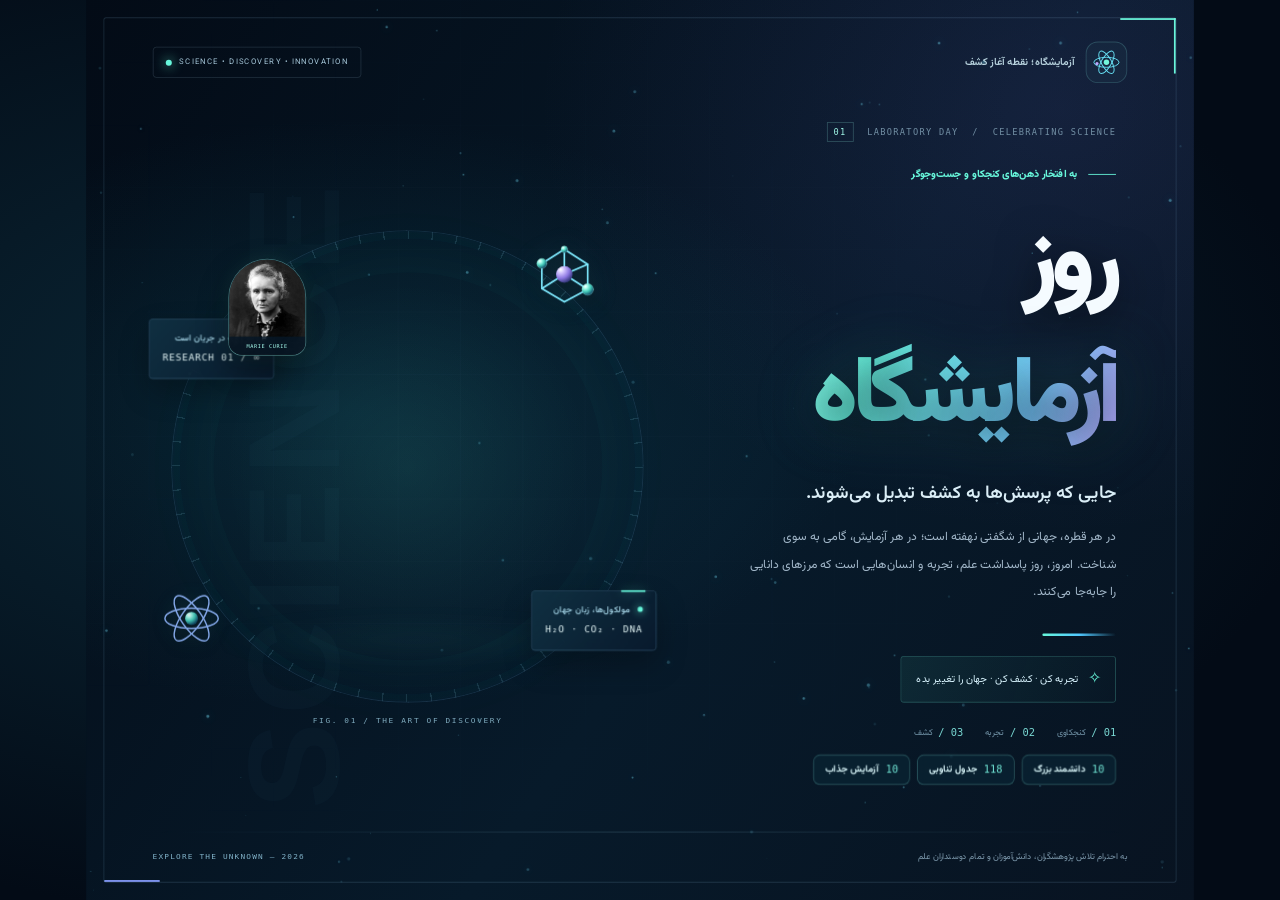
==== laboratory_day_poster.html @ d787b0b9 "feat: publish interactive Laboratory Day science poster" ====
<!doctype html>
<html lang="fa" dir="rtl">

<head>
    <meta charset="UTF-8">
    <meta name="viewport" content="width=device-width,initial-scale=1">
    <meta name="theme-color" content="#061426">
    <title>روز آزمایشگاه | جشن کنجکاوی و کشف</title>
    <link rel="stylesheet" href="interactive.css">
    <style>
        :root {
            --bg: #051220;
            --mint: #67f7db;
            --cyan: #51c9ff;
            --violet: #a09bff;
            --text: #f5fbff;
            --muted: #9db5c9
        }

        * {
            box-sizing: border-box
        }

        html,
        body {
            margin: 0;
            min-height: 100%;
            background: var(--bg);
            font-family: 'Vazirmatn', Tahoma, sans-serif;
            color: var(--text)
        }

        body {
            overflow-x: hidden
        }

        .poster {
            position: relative;
            min-height: 100svh;
            isolation: isolate;
            display: flex;
            flex-direction: column;
            overflow: hidden;
            background: radial-gradient(ellipse 54% 46% at 74% 47%, #123a5377 0%, transparent 75%), radial-gradient(ellipse 45% 45% at 12% 92%, #20305e66 0%, transparent 75%), linear-gradient(135deg, #07182c, #061321 62%, #06111d)
        }

        .poster:before {
            content: '';
            position: absolute;
            inset: 0;
            z-index: -1;
            background-image: linear-gradient(#a0d6ff08 1px, transparent 1px), linear-gradient(90deg, #a0d6ff08 1px, transparent 1px);
            background-size: 58px 58px;
            mask-image: linear-gradient(to bottom, #000b, transparent 90%)
        }

        .poster:after {
            content: '';
            position: absolute;
            inset: 18px;
            border: 1px solid #a2d9ff23;
            border-radius: 20px;
            pointer-events: none
        }

        #particles {
            position: absolute;
            inset: 0;
            width: 100%;
            height: 100%;
            pointer-events: none;
            z-index: -1;
            opacity: .7
        }

        .top {
            display: flex;
            justify-content: space-between;
            align-items: center;
            gap: 20px;
            padding: 45px clamp(34px, 6vw, 100px) 15px;
            position: relative;
            z-index: 2
        }

        .brand {
            display: flex;
            align-items: center;
            gap: 13px;
            color: #d8f9ff;
            font-weight: 800;
            font-size: 14px;
            letter-spacing: .01em
        }

        .brand svg {
            width: 42px;
            height: 42px
        }

        .top .tag {
            display: flex;
            align-items: center;
            gap: 9px;
            color: #a5c6d8;
            border: 1px solid #a5c6d82c;
            border-radius: 999px;
            padding: 9px 16px;
            font-size: 12px;
            letter-spacing: .1em;
            direction: ltr
        }

        .tag i {
            width: 7px;
            height: 7px;
            border-radius: 50%;
            background: var(--mint);
            box-shadow: 0 0 14px var(--mint);
            animation: blink 2s infinite
        }

        .main {
            flex: 1;
            display: grid;
            grid-template-columns: minmax(340px, 1fr) minmax(440px, 1.15fr);
            align-items: center;
            gap: 30px;
            max-width: 1600px;
            width: 100%;
            margin: auto;
            padding: 0 clamp(35px, 7vw, 115px);
            direction: rtl;
            position: relative
        }

        .copy {
            position: relative;
            z-index: 4;
            padding-bottom: 30px
        }

        .eyebrow {
            display: inline-flex;
            align-items: center;
            gap: 13px;
            color: var(--mint);
            font-size: 13px;
            font-weight: 800;
            letter-spacing: .05em;
            margin-bottom: 25px
        }

        .eyebrow:before {
            content: '';
            width: 32px;
            height: 1px;
            background: var(--mint)
        }

        h1 {
            font-size: clamp(75px, 9.5vw, 155px);
            line-height: 1.16;
            letter-spacing: -.075em;
            margin: 0;
            font-weight: 900;
            text-shadow: 0 9px 45px #02081180
        }

        h1 .light {
            display: block;
            background: linear-gradient(102deg, #c5fff1 4%, #60ddfd 55%, #aaa1ff 100%);
            background-clip: text;
            -webkit-background-clip: text;
            color: transparent;
            filter: drop-shadow(0 0 28px #42dceb25)
        }

        .sub {
            font-weight: 750;
            font-size: clamp(18px, 2.05vw, 30px);
            margin: 24px 0 15px;
            color: #dbeef7
        }

        .desc {
            max-width: 490px;
            font-size: clamp(13px, 1.2vw, 17px);
            line-height: 2.35;
            color: var(--muted);
            font-weight: 400
        }

        .line {
            width: 85px;
            height: 3px;
            margin: 30px 0 23px;
            background: linear-gradient(90deg, var(--mint), var(--cyan), transparent);
            border-radius: 5px
        }

        .pill {
            display: inline-flex;
            align-items: center;
            gap: 11px;
            font-size: 13px;
            color: #d9f4fe;
            border: 1px solid #6fead549;
            background: #53e5cb0d;
            border-radius: 9px;
            padding: 10px 16px
        }

        .pill span {
            font-size: 18px;
            color: var(--mint)
        }

        .art {
            position: relative;
            width: 100%;
            min-height: 620px;
            display: grid;
            place-items: center;
            transform: translateX(-2%)
        }

        .halo {
            position: absolute;
            width: min(94%, 690px);
            aspect-ratio: 1;
            border: 1px solid #80cafa25;
            border-radius: 50%;
            box-shadow: inset 0 0 90px #1a9fc412, 0 0 100px #2a81cb0a;
            animation: breath 8s ease-in-out infinite
        }

        .halo:before,
        .halo:after {
            content: '';
            position: absolute;
            inset: 12%;
            border: 1px dashed #87d5fa26;
            border-radius: 50%;
            animation: spin 110s linear infinite
        }

        .halo:after {
            inset: 29%;
            border-style: solid;
            border-color: #7dcfee22;
            animation-direction: reverse
        }

        .halo .cross {
            position: absolute;
            top: 50%;
            left: 50%;
            width: 6px;
            height: 6px;
            border-radius: 50%;
            background: #6ddfff;
            box-shadow: 0 0 15px #6ddfff
        }

        .hero-svg {
            width: min(100%, 740px);
            overflow: visible;
            filter: drop-shadow(0 18px 55px #020a1988);
            animation: float 7s ease-in-out infinite
        }

        .liquid {
            animation: liquid 5s ease-in-out infinite alternate;
            transform-origin: center
        }

        .bubble {
            animation: up var(--dur, 4s) linear infinite;
            opacity: 0
        }

        .bubble.b2 {
            animation-delay: -1.5s
        }

        .bubble.b3 {
            animation-delay: -2.8s
        }

        .bubble.b4 {
            animation-delay: -3.5s
        }

        .wave {
            animation: wave 5s ease-in-out infinite alternate;
            transform-origin: center
        }

        .flask-glow {
            filter: drop-shadow(0 0 18px #42f4d766)
        }

        .orbit {
            position: absolute;
            width: 110px;
            height: 110px;
            animation: orbit 10s ease-in-out infinite;
            filter: drop-shadow(0 0 15px #63ddff66)
        }

        .orbit.one {
            top: 11%;
            right: 2%
        }

        .orbit.two {
            bottom: 15%;
            left: 0;
            width: 75px;
            height: 75px;
            animation-delay: -3s
        }

        .orbit.three {
            top: 10%;
            left: 18%;
            width: 56px;
            height: 56px;
            animation-delay: -5s
        }

        .stat {
            position: absolute;
            border: 1px solid #9ad5ff34;
            background: #0d2638b8;
            backdrop-filter: blur(12px);
            padding: 12px 16px;
            border-radius: 12px;
            color: #a7d7e9;
            font: 600 12px/1.9 'Vazirmatn', sans-serif;
            box-shadow: 0 8px 40px #02122550
        }

        .stat strong {
            display: block;
            color: #edffff;
            font-size: 15px;
            font-weight: 800;
            direction: ltr;
            letter-spacing: .03em
        }

        .stat.s1 {
            right: 2%;
            bottom: 20%
        }

        .stat.s2 {
            left: 1%;
            top: 27%
        }

        .stat .dot {
            display: inline-block;
            width: 6px;
            height: 6px;
            background: var(--mint);
            border-radius: 50%;
            margin-left: 6px;
            box-shadow: 0 0 10px var(--mint)
        }

        .bottom {
            position: relative;
            z-index: 3;
            padding: 12px clamp(35px, 6vw, 100px) 40px;
            display: flex;
            align-items: center;
            justify-content: space-between;
            gap: 25px;
            color: #7f9bae;
            font-size: 12px
        }

        .bottom .latin {
            direction: ltr;
            letter-spacing: .2em;
            font-size: 11px;
            color: #80b1c7
        }

        .decor {
            position: absolute;
            inset: 0;
            pointer-events: none;
            z-index: -1
        }

        .decor .num {
            position: absolute;
            left: 6%;
            bottom: 12%;
            font: 700 90px/1 Arial, sans-serif;
            letter-spacing: -.08em;
            color: #3ea9d20b;
            transform: rotate(-90deg)
        }

        @keyframes float {

            0%,
            100% {
                transform: translateY(4px) rotate(-1deg)
            }

            50% {
                transform: translateY(-15px) rotate(1deg)
            }
        }

        @keyframes orbit {

            0%,
            100% {
                transform: translateY(0) rotate(-6deg)
            }

            50% {
                transform: translateY(-18px) rotate(9deg)
            }
        }

        @keyframes spin {
            to {
                transform: rotate(360deg)
            }
        }

        @keyframes breath {
            50% {
                transform: scale(1.045);
                opacity: .65
            }
        }

        @keyframes blink {
            50% {
                opacity: .4
            }
        }

        @keyframes liquid {
            to {
                transform: rotate(2deg) translateY(3px)
            }
        }

        @keyframes wave {
            to {
                transform: rotate(-2deg)
            }
        }

        @keyframes up {
            0% {
                transform: translateY(20px);
                opacity: 0
            }

            20% {
                opacity: .9
            }

            80% {
                opacity: .8
            }

            100% {
                transform: translateY(-75px);
                opacity: 0
            }
        }

        @media(max-width:850px) {
            .poster {
                min-height: 100svh
            }

            .top {
                padding: 32px 40px 0
            }

            .main {
                display: flex;
                flex-direction: column;
                gap: 0;
                padding: 38px 38px 0
            }

            .copy {
                align-self: stretch;
                padding: 0
            }

            .copy h1 {
                font-size: clamp(65px, 13vw, 105px)
            }

            .copy .sub {
                margin: 17px 0 5px
            }

            .desc {
                max-width: 600px
            }

            .art {
                min-height: 460px;
                max-width: 600px;
                margin: -10px auto 0
            }

            .stat.s1 {
                bottom: 12%
            }

            .bottom {
                padding: 0 38px 32px
            }

            .eyebrow {
                margin-bottom: 12px
            }

            .line {
                margin: 19px 0 15px
            }
        }

        @media(max-width:500px) {
            .poster:after {
                inset: 10px;
                border-radius: 12px
            }

            .top {
                padding: 26px 24px 0
            }

            .top .tag {
                font-size: 10px;
                padding: 7px 9px
            }

            .brand {
                font-size: 12px;
                gap: 7px
            }

            .brand svg {
                width: 32px;
                height: 32px
            }

            .main {
                padding: 40px 28px 0
            }

            .copy h1 {
                font-size: clamp(62px, 16vw, 85px)
            }

            .eyebrow {
                font-size: 11px
            }

            .sub {
                font-size: 18px
            }

            .desc {
                font-size: 12px;
                line-height: 2.2
            }

            .art {
                min-height: 335px;
                width: 110%;
                margin-right: -5%;
                margin-top: 10px
            }

            .orbit.one {
                width: 65px;
                height: 65px;
                right: 0
            }

            .orbit.two {
                width: 45px;
                height: 45px
            }

            .orbit.three {
                width: 35px;
                height: 35px
            }

            .stat {
                font-size: 9px;
                padding: 6px 9px
            }

            .stat strong {
                font-size: 11px
            }

            .stat.s2 {
                top: 15%;
                left: 0
            }

            .stat.s1 {
                right: 0;
                bottom: 8%
            }

            .bottom {
                padding: 16px 28px 28px;
                font-size: 10px
            }

            .bottom .latin {
                font-size: 8px;
                letter-spacing: .1em
            }
        }

        @media(prefers-reduced-motion:reduce) {

            *,
            *:before,
            *:after {
                animation: none !important;
                scroll-behavior: auto !important
            }
        }

        /* Immersive editorial poster */
        :root {
            --bg: #030b16;
            --muted: #a3b8ca
        }

        .poster {
            background: radial-gradient(ellipse at 24% 46%, #12657840, transparent 43%), radial-gradient(ellipse at 88% 12%, #6650b024, transparent 38%), linear-gradient(125deg, #030b16, #071a2a 58%, #081321);
        }

        .poster:before {
            background-size: 72px 72px;
            opacity: .7;
            mask-image: radial-gradient(ellipse at 30% 45%, #000, transparent 75%)
        }

        .poster:after {
            inset: 20px;
            border-radius: 3px;
            border-color: #a2d9ff26;
            background: linear-gradient(90deg, #69f6da, #69f6da) top right/64px 2px no-repeat, linear-gradient(#69f6da, #69f6da) top right/2px 64px no-repeat, linear-gradient(90deg, #889dff, #889dff) bottom left/64px 2px no-repeat;
        }

        .top {
            padding-top: 48px;
        }

        .brand {
            font-weight: 600;
            font-size: 12px;
            color: #b9d4df
        }

        .brand svg {
            padding: 7px;
            width: 48px;
            height: 48px;
            border: 1px solid #82e7df35;
            border-radius: 14px;
            background: #76e8dc08
        }

        .top .tag {
            font-size: 9px;
            letter-spacing: .17em;
            border-radius: 4px;
            padding: 10px 14px
        }

        .main {
            grid-template-columns: minmax(0, 1fr) minmax(0, 1.12fr);
            gap: 12px;
            padding-top: 30px;
            padding-bottom: 24px
        }

        .eyebrow {
            font-size: 12px;
            letter-spacing: 0;
            margin-bottom: 22px
        }

        h1 {
            font-size: clamp(72px, 8.4vw, 140px);
            font-weight: 900;
            letter-spacing: -.065em;
            line-height: 1.42
        }

        h1 .light {
            background: linear-gradient(110deg, #b8fff0 5%, #65edda 42%, #74c8f7 78%, #baa9ff);
            background-clip: text;
            -webkit-background-clip: text;
            filter: drop-shadow(0 0 34px #48e9d72b)
        }

        .sub {
            font-size: clamp(17px, 1.65vw, 25px);
            line-height: 1.9;
            margin-top: 12px;
            font-weight: 600
        }

        .desc {
            font-size: 14px;
            line-height: 2.3;
            max-width: 430px
        }

        .pill {
            border-radius: 4px;
            padding: 12px 17px;
            font-size: 12px;
            background: linear-gradient(110deg, #53e5cb16, #53e5cb03);
            border-color: #6fead538
        }

        .art {
            min-height: 610px;
            transform: translateX(-1%);
        }

        .art:before {
            content: '';
            position: absolute;
            width: 78%;
            aspect-ratio: 1;
            border-radius: 50%;
            background: radial-gradient(circle, #65ffdc13, transparent 67%);
            box-shadow: 0 0 110px #49f5df0c;
        }

        .art:after {
            content: 'FIG. 01 / THE ART OF DISCOVERY';
            position: absolute;
            bottom: 1%;
            left: 50%;
            transform: translateX(-50%);
            white-space: nowrap;
            font: 9px monospace;
            letter-spacing: .21em;
            color: #7ea9bc;
            direction: ltr
        }

        .halo {
            width: 95%;
            border-color: #80cafa25;
            background: repeating-conic-gradient(from 0deg, #9ce6ff25 0deg .3deg, transparent .3deg 6deg);
            mask-image: radial-gradient(circle, transparent 68%, #000 68.2%, #000 71%, transparent 71.2%);
            animation: spin 160s linear infinite;
        }

        .hero-svg {
            position: relative;
            z-index: 1;
            filter: drop-shadow(0 25px 25px #0008) drop-shadow(0 0 45px #44ddcb18)
        }

        .stat {
            z-index: 2;
            border-radius: 5px;
            font-size: 10px;
            padding: 12px 15px;
            background: linear-gradient(130deg, #123345de, #091a2de8);
            border-color: #9ad5ff30;
            box-shadow: 0 15px 35px #0004;
        }

        .stat:before {
            content: '';
            position: absolute;
            top: -1px;
            right: 12px;
            width: 28px;
            height: 2px;
            background: var(--mint);
            box-shadow: 0 0 12px #67f7db80
        }

        .stat strong {
            font: 11px/2 monospace;
            margin-top: 3px;
            letter-spacing: .08em
        }

        .stat.s1 {
            right: 0;
            bottom: 15%
        }

        .stat.s2 {
            left: -2%;
            top: 22%
        }

        .orbit {
            opacity: .75
        }

        .orbit.one {
            width: 85px;
            top: 5%;
            right: 8%
        }

        .bottom {
            padding-top: 22px;
            padding-bottom: 42px;
            font-size: 10px;
        }

        .bottom:before {
            content: '';
            position: absolute;
            top: 0;
            left: 6%;
            right: 6%;
            height: 1px;
            background: linear-gradient(90deg, transparent, #8bc5df38, transparent)
        }

        .bottom .latin {
            font: 9px monospace;
            letter-spacing: .15em
        }

        .edition {
            display: flex;
            align-items: center;
            gap: 16px;
            margin-bottom: 22px;
            direction: ltr;
            justify-content: flex-end;
            color: #728fa4;
            font: 10px monospace;
            letter-spacing: .15em
        }

        .edition b {
            color: #9ff6e6;
            font-weight: 400;
            border: 1px solid #8ae2d842;
            padding: 5px 7px
        }

        .science-strip {
            display: flex;
            gap: 25px;
            margin-top: 27px;
            color: #7395a9;
            font-size: 10px;
        }

        .science-strip span {
            display: flex;
            align-items: center;
            gap: 7px
        }

        .science-strip i {
            font: 12px monospace;
            color: #78d6d1;
            font-style: normal
        }

        .decor .num {
            font-size: 150px;
            left: -125px;
            bottom: 38%;
            letter-spacing: .06em;
            color: #68bddd07
        }

        @media(min-width:1500px) {
            .art {
                min-height: 700px
            }
        }

        @media(max-width:1000px) and (min-width:851px) {
            .main {
                padding-inline: 48px
            }

            h1 {
                font-size: 76px
            }

            .art {
                min-height: 530px
            }

            .stat.s2 {
                left: -5%
            }
        }

        @media(max-width:850px) {
            .main {
                padding-top: 38px;
                gap: 5px
            }

            .copy h1 {
                font-size: clamp(70px, 12vw, 100px);
                line-height: 1.35
            }

            .edition {
                justify-content: flex-start;
                margin-bottom: 18px
            }

            .art {
                min-height: 470px;
                max-width: 560px
            }

            .desc {
                max-width: 580px
            }

            .science-strip {
                margin-top: 20px
            }

            .stat.s2 {
                left: 0
            }

            .bottom {
                padding-top: 22px
            }
        }

        @media(max-width:500px) {
            .poster:after {
                inset: 10px
            }

            .top {
                padding: 28px 26px 0;
                gap: 10px
            }

            .brand {
                font-size: 10px;
                max-width: 165px
            }

            .brand svg {
                width: 36px;
                height: 36px;
                flex-shrink: 0;
                padding: 4px
            }

            .top .tag {
                font-size: 0;
                padding: 10px;
                border-radius: 50%
            }

            .top .tag i {
                width: 6px;
                height: 6px
            }

            .main {
                padding: 35px 29px 16px
            }

            .copy h1 {
                font-size: clamp(55px, 14vw, 72px)
            }

            .edition {
                font-size: 8px;
                gap: 12px
            }

            .eyebrow {
                font-size: 10px
            }

            .sub {
                font-size: 16px
            }

            .desc {
                font-size: 12px
            }

            .pill {
                font-size: 10px;
                padding: 10px 12px
            }

            .science-strip {
                gap: 17px;
                font-size: 9px
            }

            .art {
                min-height: 345px;
                margin-top: 16px
            }

            .stat {
                font-size: 8px;
                padding: 8px
            }

            .stat strong {
                font-size: 9px
            }

            .stat.s1 {
                bottom: 12%
            }

            .art:after {
                font-size: 7px;
                bottom: 0
            }

            .bottom {
                flex-direction: column;
                align-items: flex-start;
                gap: 12px;
                font-size: 9px;
                line-height: 1.9
            }
        }

        @media print {
            @page {
                size: A4 landscape;
                margin: 0
            }

            * {
                animation: none !important;
                -webkit-print-color-adjust: exact;
                print-color-adjust: exact
            }

            .poster {
                min-height: 210mm;
                height: 210mm
            }

            .top {
                padding-top: 35px
            }

            .main {
                display: grid;
                grid-template-columns: 1fr 1.1fr;
                padding: 0 60px;
            }

            .copy h1 {
                font-size: 86px
            }

            .art {
                min-height: 480px
            }

            .bottom {
                padding-bottom: 30px
            }
        }

        /* Fit the complete composition inside the available screen. */
        @media screen {

            html,
            body {
                width: 100%;
                height: 100%;
                overflow: hidden;
            }

            body {
                background: radial-gradient(ellipse at 30% 45%, #0b2938, #030b16 75%);
            }

            .poster {
                position: fixed;
                top: 0;
                left: 0;
                width: var(--poster-width, 100vw);
                min-height: var(--poster-height, 100dvh);
                transform-origin: top left;
                transform: translate(var(--poster-x, 0px), var(--poster-y, 0px)) scale(var(--poster-scale, 1));
            }
        }

        /* Polished glass and molecular sculpture. */
        .orbit.one {
            width: 106px;
            height: 106px;
            opacity: 1;
        }

        .orbit.two {
            opacity: .9;
        }

        .orbit.three {
            opacity: .9;
        }

        .orbit {
            filter: drop-shadow(0 8px 8px #0006) drop-shadow(0 0 14px #68dfe82b);
        }

        .orbit g[stroke] {
            stroke-linecap: round;
            stroke-linejoin: round;
        }

        .flask-glow {
            filter: drop-shadow(0 0 12px #42f4d735) drop-shadow(0 12px 16px #00132165);
        }

        .hero-svg {
            filter: drop-shadow(0 30px 24px #0006) drop-shadow(0 0 55px #44ddcb20);
        }

        @media(max-width:500px) {
            .orbit.one {
                width: 70px;
                height: 70px;
            }
        }

        /* Three independent photographic cutouts, each with its own motion. */
        .glass-scene {
            position: relative;
            z-index: 1;
            width: 100%;
            aspect-ratio: 760 / 680;
            direction: ltr;
            isolation: isolate;
        }

        .glass-scene:before {
            content: '';
            position: absolute;
            left: 8%;
            right: 5%;
            bottom: 6%;
            height: 10%;
            border-radius: 50%;
            background: radial-gradient(ellipse, #48dcca10, transparent 70%);
            filter: blur(12px);
        }

        .glass-object {
            position: absolute;
            display: block;
            object-fit: contain;
            transform-origin: 50% 80%;
            filter: drop-shadow(0 5px 7px #0002);
            will-change: transform;
        }

        .glass-flask {
            left: 24%;
            bottom: 6%;
            width: 51%;
            height: 90%;
            z-index: 3;
            animation: flask-drift 7.5s ease-in-out infinite;
        }

        .glass-beaker {
            left: 0;
            bottom: 12%;
            width: 36%;
            height: 51%;
            z-index: 2;
            animation: beaker-drift 6.4s ease-in-out -2s infinite;
        }

        .glass-tubes {
            right: -1%;
            bottom: 15%;
            width: 36%;
            height: 66%;
            z-index: 1;
            animation: tubes-drift 8.6s ease-in-out -4s infinite;
        }

        .glass-definitions {
            position: absolute;
            overflow: hidden;
            pointer-events: none;
        }

        .orbit {
            z-index: 3;
        }

        .halo {
            z-index: 0;
        }

        @keyframes flask-drift {

            0%,
            100% {
                transform: translateY(4px) rotate(-2deg)
            }

            50% {
                transform: translateY(-14px) rotate(1.5deg)
            }
        }

        @keyframes beaker-drift {

            0%,
            100% {
                transform: translateY(-5px) rotate(-7deg)
            }

            50% {
                transform: translateY(10px) rotate(-2deg)
            }
        }

        @keyframes tubes-drift {

            0%,
            100% {
                transform: translateY(6px) rotate(6deg)
            }

            50% {
                transform: translateY(-12px) rotate(2deg)
            }
        }

        @media(max-width:500px) {
            .glass-scene {
                width: 104%;
            }
        }

        @media(prefers-reduced-motion:reduce) {
            .glass-object {
                animation: none;
                will-change: auto;
            }
        }

        @media print {
            .glass-object {
                animation: none;
                will-change: auto;
            }
        }
    </style>
</head>

<body>
    <main class="poster">
        <canvas id="particles" aria-hidden="true"></canvas>
        <div class="decor"><span class="num">SCIENCE</span></div>
        <header class="top">
            <div class="brand"><svg viewBox="0 0 44 44" fill="none" aria-hidden="true">
                    <circle cx="22" cy="22" r="4.3" fill="#73F6DB" />
                    <ellipse cx="22" cy="22" rx="20" ry="8" stroke="#66DFF3" stroke-width="1.5"
                        transform="rotate(60 22 22)" />
                    <ellipse cx="22" cy="22" rx="20" ry="8" stroke="#66DFF3" stroke-width="1.5"
                        transform="rotate(-60 22 22)" />
                    <ellipse cx="22" cy="22" rx="20" ry="8" stroke="#66DFF3" stroke-width="1.5" />
                    <circle cx="7" cy="24" r="2.5" fill="#BCA8FF" />
                </svg><span>آزمایشگاه؛ نقطه آغاز کشف</span></div>
            <div class="tag"><i></i> SCIENCE • DISCOVERY • INNOVATION</div>
        </header>
        <section class="main">
            <div class="copy">
                <div class="edition"><b>01</b> LABORATORY DAY <span> / </span> CELEBRATING SCIENCE</div>
                <div class="eyebrow">به افتخار ذهن‌های کنجکاو و جست‌وجوگر</div>
                <h1>روز <span class="light">آزمایشگاه</span></h1>
                <div class="sub">جایی که پرسش‌ها به کشف تبدیل می‌شوند.</div>
                <p class="desc">در هر قطره، جهانی از شگفتی نهفته است؛ در هر آزمایش، گامی به سوی شناخت. امروز، روز
                    پاسداشت علم، تجربه و انسان‌هایی است که مرزهای دانایی را جابه‌جا می‌کنند.</p>
                <div class="line"></div>
                <div class="pill"><span>✧</span> تجربه کن · کشف کن · جهان را تغییر بده</div>
                <div class="science-strip"><span><i>01 /</i> کنجکاوی</span><span><i>02 /</i> تجربه</span><span><i>03
                            /</i> کشف</span></div>
                <nav class="experience-nav" aria-label="بخش‌های تعاملی">
                    <button class="experience-btn" type="button" data-open-museum="scientists"><b>10</b> دانشمند بزرگ</button>
                    <button class="experience-btn" type="button" data-open-museum="periodic"><b>118</b> جدول تناوبی</button>
                    <button class="experience-btn" type="button" data-open-museum="experiments"><b>10</b> آزمایش جذاب</button>
                </nav>
            </div>
            <div class="art" aria-label="تصویر متحرک ظروف شیشه‌ای آزمایشگاه و ساختار مولکولی">
                <figure class="scientist-cameo" aria-label="ماری کوری">
                    <img src="assets/scientists/Marie_Curie.jpg" alt="پرتره ماری کوری" decoding="async">
                </figure>
                <div class="halo"><i class="cross"></i></div>
                <svg class="orbit one" viewBox="0 0 110 110" aria-hidden="true">
                    <g stroke="#7FEAFF" stroke-width="2" fill="none">
                        <path d="M20 42 47 25 75 43 75 73 47 88 20 72Z" />
                        <path d="M47 25 47 55 75 73M47 55 20 72M47 55 75 43" />
                    </g>
                    <g fill="url(#moleculePearl)" stroke="#b3ffed" stroke-opacity=".45" stroke-width=".7">
                        <circle cx="20" cy="42" r="6" />
                        <circle cx="75" cy="73" r="7" />
                        <circle cx="47" cy="25" r="4" />
                    </g>
                    <circle cx="47" cy="55" r="10" fill="url(#moleculeViolet)" />
                </svg>
                <svg class="orbit two" viewBox="0 0 90 90" aria-hidden="true">
                    <g fill="none" stroke="#93B9FF" stroke-width="2">
                        <ellipse cx="45" cy="45" rx="37" ry="14" transform="rotate(55 45 45)" />
                        <ellipse cx="45" cy="45" rx="37" ry="14" transform="rotate(-55 45 45)" />
                        <ellipse cx="45" cy="45" rx="37" ry="14" />
                    </g>
                    <circle cx="45" cy="45" r="9" fill="url(#moleculePearl)" />
                </svg>
                <svg class="orbit three" viewBox="0 0 60 60" aria-hidden="true">
                    <path d="M7 45 19 15 41 19 52 45 30 53Z" fill="none" stroke="#A19BFF" stroke-width="2" />
                    <g fill="url(#moleculePearl)">
                        <circle cx="7" cy="45" r="4" />
                        <circle cx="19" cy="15" r="5" />
                        <circle cx="41" cy="19" r="4" />
                        <circle cx="52" cy="45" r="6" />
                    </g>
                </svg>
                <div class="glass-scene" role="group" aria-label="Animated laboratory glassware">
                    <img class="glass-object glass-beaker" src="assets/glass-beaker-2d.png"
                        alt="&#1576;&#1588;&#1585; &#1576;&#1575; &#1605;&#1575;&#1740;&#1593; &#1576;&#1606;&#1601;&#1588;"
                        decoding="async">
                    <img class="glass-object glass-tubes" src="assets/glass-tubes-2d.png"
                        alt="&#1604;&#1608;&#1604;&#1607;&#8204;&#1607;&#1575;&#1740; &#1570;&#1586;&#1605;&#1575;&#1740;&#1588; &#1585;&#1606;&#1711;&#1740;"
                        decoding="async">
                    <img class="glass-object glass-flask" src="assets/glass-flask-2d.png"
                        alt="&#1575;&#1585;&#1604;&#1606; &#1576;&#1575; &#1605;&#1575;&#1740;&#1593; &#1601;&#1740;&#1585;&#1608;&#1586;&#1607;&#8204;&#1575;&#1740;"
                        decoding="async" fetchpriority="high">
                </div>
                <svg class="glass-definitions" width="0" height="0" aria-hidden="true">
                    <defs>
                        <linearGradient id="glassRim" x1="0" y1="0" x2="1" y2="0">
                            <stop stop-color="#62b9ce" />
                            <stop offset=".2" stop-color="#efffff" />
                            <stop offset=".48" stop-color="#7bbdce" />
                            <stop offset=".8" stop-color="#ddffff" />
                            <stop offset="1" stop-color="#69b7d2" />
                        </linearGradient>
                        <linearGradient id="glassShine" x1="0" y1="0" x2="1" y2=".4">
                            <stop stop-color="#fff" stop-opacity=".65" />
                            <stop offset=".35" stop-color="#b5ffff" stop-opacity=".12" />
                            <stop offset="1" stop-color="#fff" stop-opacity="0" />
                        </linearGradient>
                        <radialGradient id="moleculePearl" cx="30%" cy="25%" r="75%">
                            <stop stop-color="#fff" />
                            <stop offset=".22" stop-color="#b1fff0" />
                            <stop offset=".6" stop-color="#45cdbb" />
                            <stop offset="1" stop-color="#15536d" />
                        </radialGradient>
                        <radialGradient id="moleculeViolet" cx="28%" cy="22%" r="80%">
                            <stop stop-color="#fff" />
                            <stop offset=".25" stop-color="#d3c5ff" />
                            <stop offset=".65" stop-color="#8c77e1" />
                            <stop offset="1" stop-color="#383b80" />
                        </radialGradient>
                        <radialGradient id="liquidDepth" cx="48%" cy="18%" r="90%">
                            <stop stop-color="#a1ffe8" stop-opacity=".6" />
                            <stop offset=".5" stop-color="#21d5bd" stop-opacity=".15" />
                            <stop offset="1" stop-color="#004f72" stop-opacity=".8" />
                        </radialGradient>
                        <filter id="softGlow" x="-100%" y="-100%" width="300%" height="300%">
                            <feGaussianBlur stdDeviation="3" />
                        </filter>
                        <linearGradient id="glass" x1="0" y1="0" x2="1" y2="1">
                            <stop stop-color="#E4FFFF" stop-opacity=".48" />
                            <stop offset=".28" stop-color="#5FCBFF" stop-opacity=".05" />
                            <stop offset=".7" stop-color="#80DFFF" stop-opacity=".08" />
                            <stop offset="1" stop-color="#D8FAFF" stop-opacity=".3" />
                        </linearGradient>
                        <linearGradient id="mintliquid" x1="0" y1="0" x2="1" y2="1">
                            <stop stop-color="#8FFFE3" />
                            <stop offset=".4" stop-color="#30E7CC" />
                            <stop offset="1" stop-color="#04768F" />
                        </linearGradient>
                        <linearGradient id="purpleliquid" x1="0" y1="0" x2="1" y2="1">
                            <stop stop-color="#E3C7FF" />
                            <stop offset=".5" stop-color="#A08AF2" />
                            <stop offset="1" stop-color="#4A6EE8" />
                        </linearGradient>
                        <linearGradient id="blueLiquid" x1="0" y1="0" x2="1" y2="1">
                            <stop stop-color="#7ED9FF" />
                            <stop offset="1" stop-color="#1288E3" />
                        </linearGradient>
                        <radialGradient id="light">
                            <stop stop-color="#58EEDB" stop-opacity=".34" />
                            <stop offset="1" stop-color="#58EEDB" stop-opacity="0" />
                        </radialGradient>
                        <filter id="blur">
                            <feGaussianBlur stdDeviation="12" />
                        </filter>
                        <clipPath id="flaskclip">
                            <path
                                d="M334 135H408V280L544 508Q561 541 531 557Q519 565 496 565H246Q221 565 208 548Q195 532 210 505L334 280Z" />
                        </clipPath>
                        <clipPath id="roundclip">
                            <path d="M85 337H216V471Q216 529 155 530Q94 529 85 471Z" />
                        </clipPath>
                    </defs>
                </svg>
                <div class="stat s1"><span class="dot"></span> مولکول‌ها، زبان جهان<strong>H₂O · CO₂ · DNA</strong>
                </div>
                <div class="stat s2"><span class="dot"></span> کشف در جریان است<strong>RESEARCH 01 / ∞</strong></div>
            </div>
        </section>
        <footer class="bottom"><span>به احترام تلاش پژوهشگران، دانش‌آموزان و تمام دوستداران علم</span><span
                class="latin">EXPLORE THE UNKNOWN — 2026</span></footer>
    </main>
    <div id="museum-root"></div>
    <script>
        (() => { const c = document.getElementById('particles'), ctx = c.getContext('2d'); if (!ctx) return; let w, h, dpr, particles = []; const reduce = matchMedia('(prefers-reduced-motion: reduce)').matches; function resize() { dpr = Math.min(devicePixelRatio || 1, 2); w = c.clientWidth; h = c.clientHeight; c.width = w * dpr; c.height = h * dpr; ctx.setTransform(dpr, 0, 0, dpr, 0, 0); particles = Array.from({ length: Math.min(95, Math.floor(w * h / 12000)) }, () => ({ x: Math.random() * w, y: Math.random() * h, r: Math.random() * 1.6 + .4, vx: (Math.random() - .5) * .24, vy: (Math.random() - .5) * .2, a: Math.random() * .5 + .15 })) } function draw() { ctx.clearRect(0, 0, w, h); for (const p of particles) { ctx.beginPath(); ctx.fillStyle = `rgba(115,219,245,${p.a})`; ctx.shadowBlur = 12; ctx.shadowColor = '#5fc9e8'; ctx.arc(p.x, p.y, p.r, 0, Math.PI * 2); ctx.fill(); ctx.shadowBlur = 0; if (!reduce) { p.x = (p.x + p.vx + w) % w; p.y = (p.y + p.vy + h) % h } } if (!reduce) requestAnimationFrame(draw) } window.addEventListener('resize', resize, { passive: true }); resize(); draw() })();
    </script>

    <script>
        (() => {
            const poster = document.querySelector('.poster');
            const screen = matchMedia('screen');
            let frame;
            function fitPoster() {
                if (!screen.matches) return;
                const viewport = window.visualViewport;
                const width = viewport ? viewport.width : window.innerWidth;
                const height = viewport ? viewport.height : window.innerHeight;
                const layoutWidth = Math.max(320, width);
                poster.style.setProperty('--poster-width', `${layoutWidth}px`);
                poster.style.setProperty('--poster-height', `${height}px`);
                const layoutHeight = Math.max(poster.offsetHeight, poster.scrollHeight);
                const scale = Math.min(1, width / layoutWidth, height / layoutHeight);
                poster.style.setProperty('--poster-scale', scale);
                poster.style.setProperty('--poster-x', `${(width - layoutWidth * scale) / 2 + (viewport?.offsetLeft || 0)}px`);
                poster.style.setProperty('--poster-y', `${(height - layoutHeight * scale) / 2 + (viewport?.offsetTop || 0)}px`);
            }
            function scheduleFit() {
                cancelAnimationFrame(frame);
                frame = requestAnimationFrame(fitPoster);
            }
            new ResizeObserver(scheduleFit).observe(poster);
            window.addEventListener('resize', scheduleFit, { passive: true });
            window.visualViewport?.addEventListener('resize', scheduleFit, { passive: true });
            window.visualViewport?.addEventListener('scroll', scheduleFit, { passive: true });
            window.addEventListener('afterprint', scheduleFit);
            document.fonts?.ready.then(scheduleFit);
            poster.querySelectorAll('img').forEach(img => img.addEventListener('load', scheduleFit, { once: true }));
            fitPoster();
        })();
    </script>
    <script src="interactive.js"></script>
</body>

</html>
---- interactive.css ----
@font-face{font-family:'Vazirmatn';src:url('assets/fonts/Vazirmatn-Arabic.woff2') format('woff2');font-style:normal;font-weight:400 900;font-display:swap;unicode-range:U+0600-06FF,U+0750-077F,U+200C-200E,U+FB50-FDFF,U+FE70-FEFC}
@font-face{font-family:'Vazirmatn';src:url('assets/fonts/Vazirmatn-Latin.woff2') format('woff2');font-style:normal;font-weight:400 900;font-display:swap;unicode-range:U+0000-00FF,U+2000-206F,U+2190-22FF}
/* Interactive science museum layers */
.experience-nav{display:flex;flex-wrap:wrap;gap:8px;margin-top:18px}.experience-btn{appearance:none;border:1px solid #84e9de45;background:#0a2434b8;color:#dffcff;border-radius:8px;padding:9px 13px;font:700 11px/1.4 'Vazirmatn',sans-serif;cursor:pointer;display:inline-flex;align-items:center;gap:8px;transition:.25s;backdrop-filter:blur(10px)}.experience-btn:hover,.experience-btn:focus-visible{transform:translateY(-2px);border-color:#78f1de;box-shadow:0 10px 26px #0005,0 0 18px #61e9d529;outline:0}.experience-btn b{font:12px monospace;color:#74ead9}.scientist-cameo{position:absolute;left:7%;top:8%;z-index:4;width:90px;height:112px;border-radius:46px 46px 16px 16px;overflow:hidden;border:1px solid #9ff9e65c;background:#0b2335;box-shadow:0 12px 35px #0007,0 0 22px #67f7db1a;animation:cameoFloat 7s ease-in-out infinite}.scientist-cameo img{width:100%;height:100%;object-fit:cover;filter:grayscale(.35) contrast(1.08)}.scientist-cameo:after{content:'MARIE CURIE';position:absolute;inset:auto 0 0;padding:7px 3px;background:#061726d9;color:#a8fff0;font:6px monospace;letter-spacing:.12em;text-align:center;direction:ltr}@keyframes cameoFloat{50%{transform:translateY(-9px) rotate(-1deg)}}
.museum-layer{position:fixed;inset:0;z-index:1000;background:#030b16;overflow:auto;opacity:0;visibility:hidden;transform:scale(1.015);transition:opacity .35s,transform .35s,visibility .35s;color:#eefaff}.museum-layer.open{opacity:1;visibility:visible;transform:none}.museum-shell{min-height:100%;position:relative;isolation:isolate;padding:86px clamp(20px,5vw,78px) 55px;background:radial-gradient(circle at 15% 20%,var(--panel-glow,#2bd5c72a),transparent 34%),linear-gradient(130deg,#061524,#030b16 65%)}.museum-shell:before{content:'';position:fixed;inset:0;z-index:-2;opacity:.35;background-image:linear-gradient(#9edfff0a 1px,transparent 1px),linear-gradient(90deg,#9edfff0a 1px,transparent 1px);background-size:54px 54px}.museum-close{position:fixed;z-index:9;top:24px;left:26px;width:44px;height:44px;border:1px solid #b8efff42;border-radius:50%;background:#0b2131dd;color:#fff;font-size:23px;cursor:pointer;backdrop-filter:blur(14px);transition:.25s}.museum-close:hover{transform:rotate(90deg);border-color:#78f1de}.museum-head{max-width:1320px;margin:0 auto 28px;display:flex;align-items:end;justify-content:space-between;gap:20px}.museum-kicker{font:10px monospace;letter-spacing:.2em;color:#77eedb;direction:ltr}.museum-head h2{margin:8px 0 0;font-size:clamp(32px,5vw,70px);line-height:1.25}.museum-head p{max-width:530px;color:#98afc2;line-height:2;margin:0;font-size:13px}.museum-grid{max-width:1320px;margin:auto;display:grid;grid-template-columns:repeat(5,minmax(155px,1fr));gap:14px}.story-card{position:relative;min-height:320px;border:1px solid #a9e6ff28;border-radius:18px;overflow:hidden;cursor:pointer;background:#0b1d2d;isolation:isolate;transition:.35s;box-shadow:0 15px 40px #0003;text-align:right;color:white}.story-card:hover,.story-card:focus-visible{transform:translateY(-7px);border-color:var(--accent,#72e3d1);box-shadow:0 24px 55px #0007,0 0 25px color-mix(in srgb,var(--accent,#72e3d1) 22%,transparent);outline:0}.story-card img{position:absolute;inset:0;width:100%;height:100%;object-fit:cover;filter:grayscale(.18) contrast(1.06);transition:.6s}.story-card:hover img{transform:scale(1.055);filter:grayscale(0)}.story-card:after{content:'';position:absolute;inset:0;z-index:1;background:linear-gradient(180deg,transparent 20%,#06111bd4 68%,#040b12 100%)}.story-card .card-copy{position:absolute;z-index:2;inset:auto 17px 16px}.story-card small{color:var(--accent,#79edda);font:9px monospace}.story-card h3{font-size:18px;margin:7px 0 4px}.story-card p{font-size:10px;line-height:1.8;margin:0;color:#bdd0dd}.orbit-mark{position:absolute;z-index:2;left:14px;top:14px;width:42px;height:42px;border:1px solid var(--accent);border-radius:50%;opacity:.75;animation:spinMark 12s linear infinite}.orbit-mark:before,.orbit-mark:after{content:'';position:absolute;background:var(--accent);border-radius:50%}.orbit-mark:before{width:6px;height:6px;top:-3px;left:18px}.orbit-mark:after{width:3px;height:3px;bottom:5px;right:4px}@keyframes spinMark{to{transform:rotate(360deg)}}
.feature-stage{max-width:1320px;margin:0 auto 26px;display:none;grid-template-columns:minmax(280px,.9fr) 1.2fr;min-height:480px;border:1px solid #b5ebff30;border-radius:25px;overflow:hidden;background:#071522cc;box-shadow:0 28px 80px #0008;animation:stageIn .45s both}.feature-stage.active{display:grid}.feature-visual{position:relative;overflow:hidden;min-height:450px;background:var(--scene,#102a3c)}.feature-visual img{width:100%;height:100%;object-fit:cover;filter:contrast(1.06)}.feature-visual:after{content:'';position:absolute;inset:0;background:linear-gradient(90deg,transparent 60%,#071522),radial-gradient(circle at 30% 20%,transparent,#0005)}.scene-particle{position:absolute;z-index:2;width:10px;height:10px;border:1px solid var(--accent);border-radius:50%;animation:sceneParticle 5s ease-in-out infinite}.scene-particle:nth-child(2){left:17%;top:22%}.scene-particle:nth-child(3){left:72%;top:34%;animation-delay:-2s}.scene-particle:nth-child(4){left:38%;top:72%;animation-delay:-4s}@keyframes sceneParticle{50%{transform:translate(18px,-35px) scale(1.8);opacity:.2}}@keyframes stageIn{from{opacity:0;transform:translateY(14px)}}.feature-copy{padding:clamp(25px,4vw,58px);align-self:center}.feature-copy .years{color:var(--accent);font:11px monospace;letter-spacing:.12em}.feature-copy h3{font-size:clamp(32px,4vw,58px);margin:8px 0 13px;line-height:1.2}.feature-copy .lead{color:#c8d8e2;line-height:2.15;font-size:14px}.milestones{display:grid;grid-template-columns:repeat(3,1fr);gap:10px;margin-top:22px}.milestone{padding:13px;border:1px solid color-mix(in srgb,var(--accent) 30%,transparent);background:#ffffff05;border-radius:10px}.milestone b{display:block;color:var(--accent);font:11px monospace;margin-bottom:6px}.milestone span{font-size:10px;line-height:1.8;color:#abc0cf}.stage-back{border:0;background:transparent;color:#8ff6e4;font:12px 'Vazirmatn';cursor:pointer;padding:0 0 14px}
.periodic-wrap{max-width:1500px;margin:auto}.periodic-toolbar{display:flex;gap:10px;flex-wrap:wrap;margin:0 0 18px}.periodic-search{min-width:250px;flex:1;border:1px solid #a9e6ff33;border-radius:10px;background:#081b2a;color:white;padding:12px 16px;font:12px 'Vazirmatn';outline:none}.periodic-search:focus{border-color:#70e8d5}.filter-chip{border:1px solid #a9e6ff2a;background:#0a2131;color:#bcd4df;border-radius:999px;padding:8px 12px;cursor:pointer;font:10px 'Vazirmatn'}.filter-chip.active{color:#031117;background:#74ead8;border-color:#74ead8}.periodic-scroll{overflow:auto;padding:4px 0 18px}.periodic-table{min-width:1080px;display:grid;grid-template-columns:repeat(18,1fr);grid-template-rows:repeat(9,74px);gap:5px;direction:ltr}.element{position:relative;border:1px solid color-mix(in srgb,var(--element-color) 46%,transparent);border-radius:8px;background:color-mix(in srgb,var(--element-color) 10%,#081725);color:#ecfbff;padding:7px;cursor:pointer;text-align:left;transition:.2s;overflow:hidden}.element:hover,.element:focus-visible{transform:scale(1.13);z-index:4;background:color-mix(in srgb,var(--element-color) 30%,#081725);box-shadow:0 10px 30px #000a,0 0 18px color-mix(in srgb,var(--element-color) 40%,transparent);outline:0}.element.dim{opacity:.13}.element .num{font:8px monospace;color:#9eb6c4}.element .symbol{display:block;font:700 22px/1 monospace;margin:4px 0}.element .ename{font:7px monospace;color:#b8ccd7;white-space:nowrap}.element-detail{max-width:760px;margin:18px auto 0;border:1px solid #b4e8ff2d;border-radius:18px;background:#081a29;padding:22px;display:grid;grid-template-columns:90px 1fr;gap:20px;align-items:center}.element-badge{width:82px;height:82px;border-radius:14px;display:grid;place-items:center;background:color-mix(in srgb,var(--element-color) 20%,#081725);border:1px solid var(--element-color);font:700 35px monospace}.element-detail h3{margin:0 0 5px;font-size:24px}.element-detail p{margin:0;color:#9fb5c5;line-height:1.9;font-size:11px}
.experiment-card{min-height:260px}.experiment-card .experiment-image{position:absolute;inset:0;background-image:url('assets/experiments-atlas.png');background-size:200% 500%;background-position:var(--sprite-x) var(--sprite-y);transition:.55s}.experiment-card:hover .experiment-image{transform:scale(1.06)}.experiment-card:after{background:linear-gradient(180deg,transparent 30%,#06111be8 74%,#040b12)}.experiment-stage .feature-visual{background-image:url('assets/experiments-atlas.png');background-size:200% 500%;background-position:var(--sprite-x) var(--sprite-y);background-repeat:no-repeat}.experiment-stage .feature-visual:before{content:'';position:absolute;inset:0;z-index:1;background:radial-gradient(circle at 50% 50%,transparent 35%,#05111f99)}.experiment-stage .feature-visual:after{background:linear-gradient(90deg,transparent 65%,#071522)}.step-list{counter-reset:steps;display:grid;grid-template-columns:repeat(3,1fr);gap:9px;margin-top:20px}.step-list span{counter-increment:steps;padding:12px;border-radius:10px;background:#ffffff06;border:1px solid #ffffff12;color:#bdd0dc;font-size:10px;line-height:1.8}.step-list span:before{content:'0' counter(steps);display:block;color:var(--accent);font:10px monospace;margin-bottom:5px}.safety{margin-top:12px;color:#ffcf84;font-size:10px;line-height:1.8}
@media(max-width:1100px){.museum-grid{grid-template-columns:repeat(3,1fr)}.periodic-table{grid-template-rows:repeat(9,66px)}}@media(max-width:700px){.museum-shell{padding:74px 16px 35px}.museum-head{display:block}.museum-head p{margin-top:10px}.museum-grid{grid-template-columns:repeat(2,1fr);gap:10px}.story-card{min-height:270px}.feature-stage{grid-template-columns:1fr}.feature-visual{min-height:330px}.feature-visual:after{background:linear-gradient(0deg,#071522,transparent 50%)}.milestones,.step-list{grid-template-columns:1fr}.scientist-cameo{width:62px;height:78px;left:3%;top:13%}.experience-nav{margin-top:13px}.experience-btn{font-size:9px;padding:8px 10px}.periodic-table{min-width:880px;grid-template-rows:repeat(9,57px)}.element{padding:4px}.element .symbol{font-size:17px}.element .ename{display:none}}@media(max-width:420px){.museum-grid{grid-template-columns:1fr 1fr}.story-card{min-height:230px}.museum-head h2{font-size:36px}.feature-copy{padding:22px}.experience-btn{flex:1;justify-content:center}.science-strip{display:none}}@media(prefers-reduced-motion:reduce){.orbit-mark,.scene-particle,.scientist-cameo{animation:none!important}}
.story-card small,.feature-copy .years{direction:ltr;text-align:right}.museum-credit{max-width:1320px;margin:25px auto 0;color:#708b9d;font-size:9px;line-height:1.9}.museum-credit a{color:#8bc8d4}
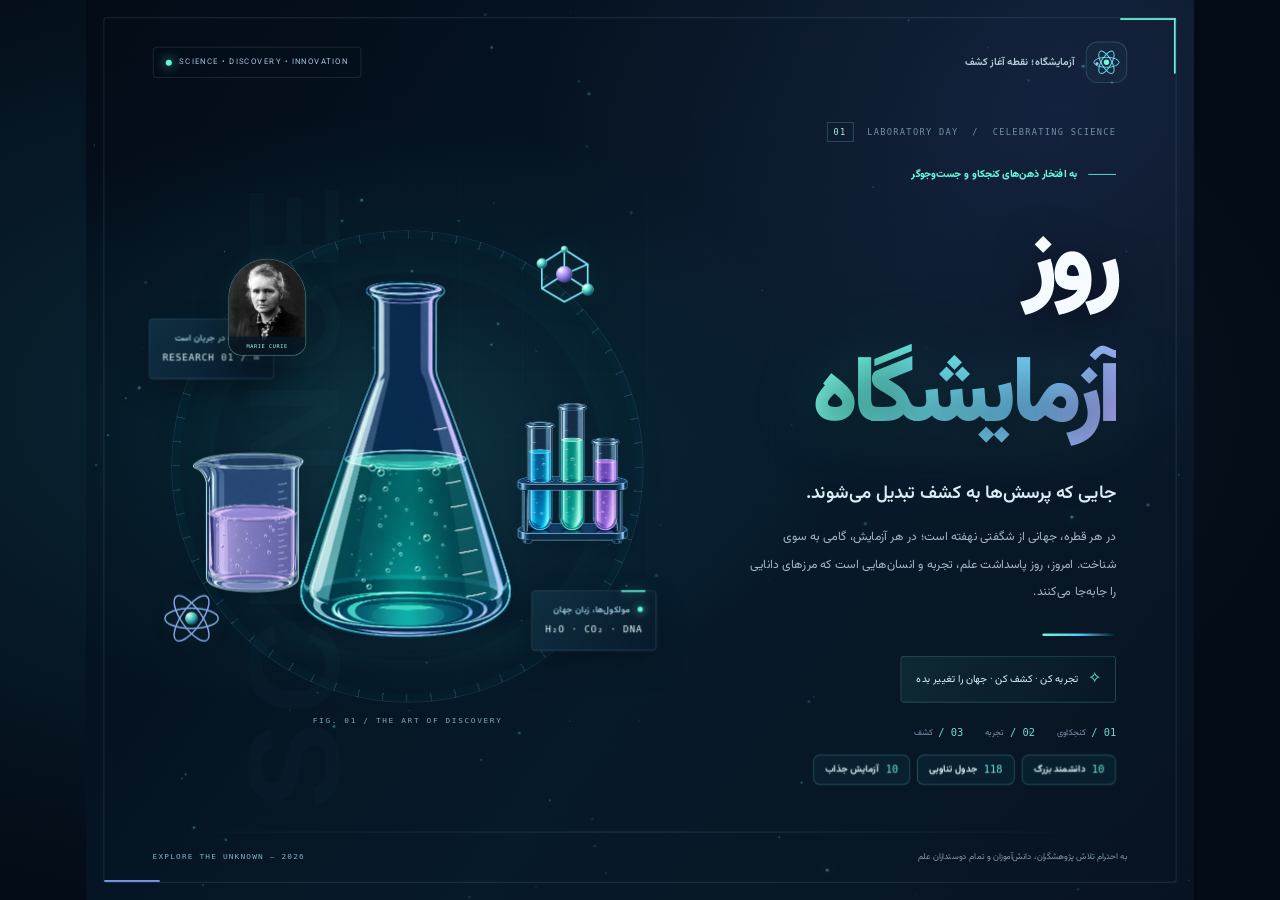
==== commit 23bea007: "feat: sync periodic table from local Element-Lab" ====
--- a/laboratory_day_poster.html
+++ b/laboratory_day_poster.html
@@ -1492,7 +1492,8 @@
             fitPoster();
         })();
     </script>
-    <script src="interactive.js"></script>
+<script src="element-lab-data.js"></script>
+<script src="interactive.js"></script>
 </body>
 
 </html>
--- a/interactive.css
+++ b/interactive.css
@@ -8,3 +8,45 @@
 .experiment-card{min-height:260px}.experiment-card .experiment-image{position:absolute;inset:0;background-image:url('assets/experiments-atlas.png');background-size:200% 500%;background-position:var(--sprite-x) var(--sprite-y);transition:.55s}.experiment-card:hover .experiment-image{transform:scale(1.06)}.experiment-card:after{background:linear-gradient(180deg,transparent 30%,#06111be8 74%,#040b12)}.experiment-stage .feature-visual{background-image:url('assets/experiments-atlas.png');background-size:200% 500%;background-position:var(--sprite-x) var(--sprite-y);background-repeat:no-repeat}.experiment-stage .feature-visual:before{content:'';position:absolute;inset:0;z-index:1;background:radial-gradient(circle at 50% 50%,transparent 35%,#05111f99)}.experiment-stage .feature-visual:after{background:linear-gradient(90deg,transparent 65%,#071522)}.step-list{counter-reset:steps;display:grid;grid-template-columns:repeat(3,1fr);gap:9px;margin-top:20px}.step-list span{counter-increment:steps;padding:12px;border-radius:10px;background:#ffffff06;border:1px solid #ffffff12;color:#bdd0dc;font-size:10px;line-height:1.8}.step-list span:before{content:'0' counter(steps);display:block;color:var(--accent);font:10px monospace;margin-bottom:5px}.safety{margin-top:12px;color:#ffcf84;font-size:10px;line-height:1.8}
 @media(max-width:1100px){.museum-grid{grid-template-columns:repeat(3,1fr)}.periodic-table{grid-template-rows:repeat(9,66px)}}@media(max-width:700px){.museum-shell{padding:74px 16px 35px}.museum-head{display:block}.museum-head p{margin-top:10px}.museum-grid{grid-template-columns:repeat(2,1fr);gap:10px}.story-card{min-height:270px}.feature-stage{grid-template-columns:1fr}.feature-visual{min-height:330px}.feature-visual:after{background:linear-gradient(0deg,#071522,transparent 50%)}.milestones,.step-list{grid-template-columns:1fr}.scientist-cameo{width:62px;height:78px;left:3%;top:13%}.experience-nav{margin-top:13px}.experience-btn{font-size:9px;padding:8px 10px}.periodic-table{min-width:880px;grid-template-rows:repeat(9,57px)}.element{padding:4px}.element .symbol{font-size:17px}.element .ename{display:none}}@media(max-width:420px){.museum-grid{grid-template-columns:1fr 1fr}.story-card{min-height:230px}.museum-head h2{font-size:36px}.feature-copy{padding:22px}.experience-btn{flex:1;justify-content:center}.science-strip{display:none}}@media(prefers-reduced-motion:reduce){.orbit-mark,.scene-particle,.scientist-cameo{animation:none!important}}
 .story-card small,.feature-copy .years{direction:ltr;text-align:right}.museum-credit{max-width:1320px;margin:25px auto 0;color:#708b9d;font-size:9px;line-height:1.9}.museum-credit a{color:#8bc8d4}
+
+/* Persian controls must not fall back to the browser's button font. */
+button,input,select,textarea{font-family:'Vazirmatn',Tahoma,sans-serif}
+.story-card{font-family:'Vazirmatn',Tahoma,sans-serif}
+.story-card h3{font-family:'Vazirmatn',Tahoma,sans-serif;font-weight:800;line-height:1.65}
+
+/* Element Lab inspired periodic table */
+.element-lab-bar{display:grid;grid-template-columns:minmax(240px,1fr) 230px;gap:10px;margin-bottom:14px}
+.property-select{border:1px solid #a9e6ff33;border-radius:10px;background:#081b2a;color:#dff8ff;padding:10px 14px;outline:none}
+.periodic-table.element-lab{grid-template-rows:repeat(7,70px) 18px repeat(2,70px);gap:5px;min-width:1120px}
+.periodic-table.element-lab .element{font-family:'Vazirmatn',Tahoma,sans-serif;background:linear-gradient(145deg,color-mix(in srgb,var(--element-color) 14%,#0b2030),#071521);border-left:3px solid var(--element-color);padding:6px 7px}
+.periodic-table.element-lab .element .symbol{font-family:ui-monospace,Consolas,monospace;font-size:21px}
+.periodic-table.element-lab .element .ename{font-family:ui-monospace,Consolas,monospace;font-size:7px}
+.periodic-table.element-lab .element.selected{transform:scale(1.1);z-index:5;background:color-mix(in srgb,var(--element-color) 38%,#071521);box-shadow:0 0 0 2px #eefaff,0 0 25px var(--element-color)}
+.series-placeholder{display:grid;place-items:center;border:1px dashed #9fdcf04a;border-radius:8px;color:#9dc2d0;font:700 10px ui-monospace,monospace;background:#0a1c2a80;direction:ltr}
+.periodic-legend{display:flex;flex-wrap:wrap;gap:7px 13px;margin:2px 0 14px;color:#9fb8c7;font-size:9px}
+.periodic-legend span{display:flex;align-items:center;gap:5px}.periodic-legend i{width:8px;height:8px;border-radius:50%;background:var(--legend-color);box-shadow:0 0 9px var(--legend-color)}
+.element-detail.lab-detail{grid-template-columns:110px 1fr;max-width:850px;overflow:hidden}
+.bohr-atom{position:relative;width:100px;height:100px;display:grid;place-items:center}
+.bohr-atom:before,.bohr-atom:after{content:'';position:absolute;inset:12px;border:1px solid var(--element-color);border-radius:50%;animation:spinMark 8s linear infinite}.bohr-atom:after{inset:22px;animation-direction:reverse;transform:rotate(60deg)}
+.bohr-nucleus{width:42px;height:42px;border-radius:50%;display:grid;place-items:center;background:var(--element-color);color:#04121c;font:800 18px ui-monospace,monospace;box-shadow:0 0 24px var(--element-color);z-index:2}
+.element-meta{display:flex;flex-wrap:wrap;gap:7px;margin-top:9px}.element-meta span{border:1px solid #a9e6ff24;border-radius:999px;padding:4px 9px;color:#b9d1dc;font-size:9px}
+.periodic-source{text-align:center;color:#6f8d9f;font-size:8px;margin:13px 0 0}.periodic-source a{color:#81daca}
+#layer-periodic .museum-shell{padding-top:48px}#layer-periodic .museum-head{margin-bottom:14px}#layer-periodic .museum-head h2{font-size:clamp(34px,4vw,58px)}
+@media(min-width:1101px) and (max-height:950px){.periodic-table.element-lab{grid-template-rows:repeat(7,58px) 14px repeat(2,58px)}.periodic-table.element-lab .element .symbol{font-size:18px}}
+@media(max-width:700px){.element-lab-bar{grid-template-columns:1fr}.periodic-table.element-lab{min-width:940px;grid-template-rows:repeat(7,58px) 14px repeat(2,58px)}.element-detail.lab-detail{grid-template-columns:80px 1fr}.bohr-atom{width:72px;height:72px}}
+
+/* Exact visual language from the local Element-Lab project. */
+#layer-periodic .element-lab-bar{display:block}
+#layer-periodic .periodic-wrapper{direction:ltr;overflow-x:auto;padding:18px 10px 35px;border-radius:24px;background:linear-gradient(180deg,rgba(255,255,255,.025),rgba(255,255,255,.008))}
+#layer-periodic .periodic-table.element-lab{grid-template-columns:repeat(18,minmax(58px,1fr));grid-template-rows:repeat(7,64px) 18px repeat(2,64px);gap:6px;min-width:1120px}
+#layer-periodic .periodic-table.element-lab button.element{aspect-ratio:1;display:flex;flex-direction:column;align-items:center;justify-content:center;direction:rtl;border:1px solid rgba(255,255,255,.2);border-left:1px solid rgba(255,255,255,.2);border-radius:9px;padding:4px;color:#f8fafc;text-align:center;overflow:hidden}
+#layer-periodic .element .num{position:absolute;top:4px;right:6px;font:500 9px 'Vazirmatn';color:rgba(255,255,255,.78)}
+#layer-periodic .periodic-table.element-lab .element .symbol{margin:0;font:900 21px/1.1 ui-monospace,Consolas,monospace;color:#fff;text-shadow:0 1px 2px #0004}
+#layer-periodic .periodic-table.element-lab .element .ename{display:block;max-width:92%;margin-top:3px;overflow:hidden;white-space:nowrap;text-overflow:ellipsis;font:500 8px 'Vazirmatn';color:rgba(255,255,255,.88)}
+#layer-periodic .element.alkali{background:linear-gradient(145deg,#814052,#63303f)}#layer-periodic .element.alkaline{background:linear-gradient(145deg,#78652d,#5f5124)}#layer-periodic .element.transition{background:linear-gradient(145deg,#175b7d,#12445f)}#layer-periodic .element.post-transition{background:linear-gradient(145deg,#404a83,#313966)}#layer-periodic .element.metalloid{background:linear-gradient(145deg,#186b64,#12524d)}#layer-periodic .element.nonmetal{background:linear-gradient(145deg,#17684d,#11503b)}#layer-periodic .element.halogen{background:linear-gradient(145deg,#654087,#4d3168)}#layer-periodic .element.noble{background:linear-gradient(145deg,#7d4261,#62344d)}#layer-periodic .element.lanthanide{background:linear-gradient(145deg,#756523,#5c501c)}#layer-periodic .element.actinide{background:linear-gradient(145deg,#78432f,#5e3425)}#layer-periodic .element.unknown{background:linear-gradient(145deg,#465669,#354353)}
+#layer-periodic .element:hover{transform:translateY(-5px) scale(1.07);filter:brightness(1.18);border-color:rgba(255,255,255,.65);box-shadow:0 14px 30px #0006}
+#layer-periodic .element.dim{opacity:.12;filter:grayscale(1) brightness(.75);transform:none}
+#layer-periodic .element-detail h3 small{font:500 12px ui-monospace,monospace;color:#91aaba;direction:ltr;display:inline-block;margin-right:7px}
+
+.scientist-biography{display:grid;gap:11px;margin:17px 0}.scientist-biography section,.scientist-biography aside{padding:13px 15px;border:1px solid color-mix(in srgb,var(--accent) 25%,transparent);border-radius:13px;background:#07152299}.scientist-biography b{color:var(--accent);font-size:10px}.scientist-biography p{margin:6px 0 0;color:#d4e2e9;font-size:11px;line-height:2.05}.scientist-biography aside{background:linear-gradient(120deg,color-mix(in srgb,var(--accent) 12%,#071522),#071522)}
+@media(max-width:700px){#layer-periodic .periodic-table.element-lab{min-width:1120px;grid-template-rows:repeat(7,64px) 18px repeat(2,64px)}.scientist-biography p{font-size:10px}}
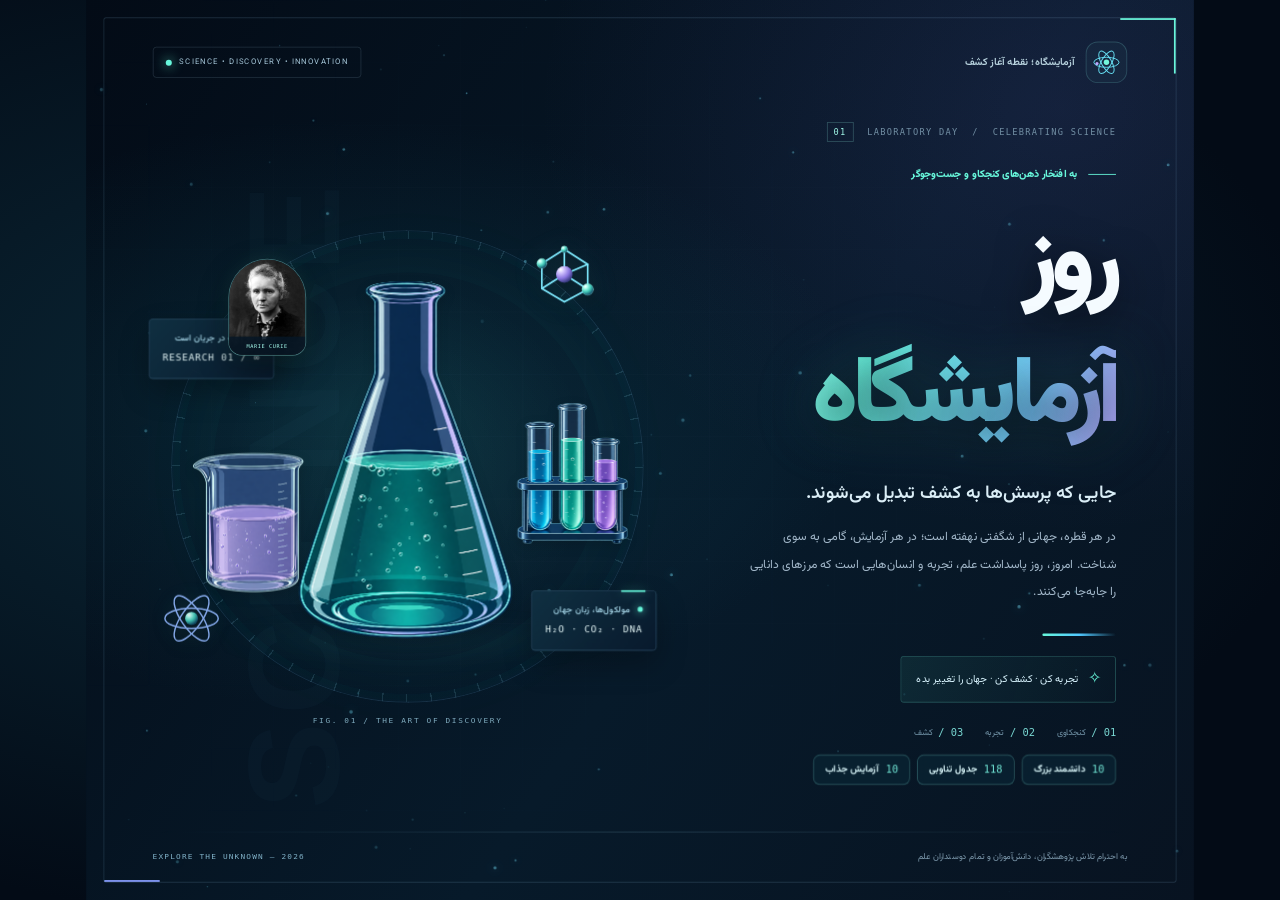
==== commit d6c44a29: "feat: embed original Element-Lab periodic component" ====
--- a/laboratory_day_poster.html
+++ b/laboratory_day_poster.html
@@ -2,6 +2,7 @@
 <html lang="fa" dir="rtl">
 
 <head>
+<link rel="icon" href="data:,">
     <meta charset="UTF-8">
     <meta name="viewport" content="width=device-width,initial-scale=1">
     <meta name="theme-color" content="#061426">
@@ -1492,7 +1493,6 @@
             fitPoster();
         })();
     </script>
-<script src="element-lab-data.js"></script>
 <script src="interactive.js"></script>
 </body>
 
--- a/interactive.css
+++ b/interactive.css
@@ -50,3 +50,5 @@
 
 .scientist-biography{display:grid;gap:11px;margin:17px 0}.scientist-biography section,.scientist-biography aside{padding:13px 15px;border:1px solid color-mix(in srgb,var(--accent) 25%,transparent);border-radius:13px;background:#07152299}.scientist-biography b{color:var(--accent);font-size:10px}.scientist-biography p{margin:6px 0 0;color:#d4e2e9;font-size:11px;line-height:2.05}.scientist-biography aside{background:linear-gradient(120deg,color-mix(in srgb,var(--accent) 12%,#071522),#071522)}
 @media(max-width:700px){#layer-periodic .periodic-table.element-lab{min-width:1120px;grid-template-rows:repeat(7,64px) 18px repeat(2,64px)}.scientist-biography p{font-size:10px}}
+
+.element-lab-host{height:100%;min-height:100vh;padding:0!important;background:#07111f!important}.element-lab-frame{display:block;width:100%;height:100vh;border:0;background:#07111f}.element-lab-host .museum-close{z-index:20;background:#0b2131f2}
